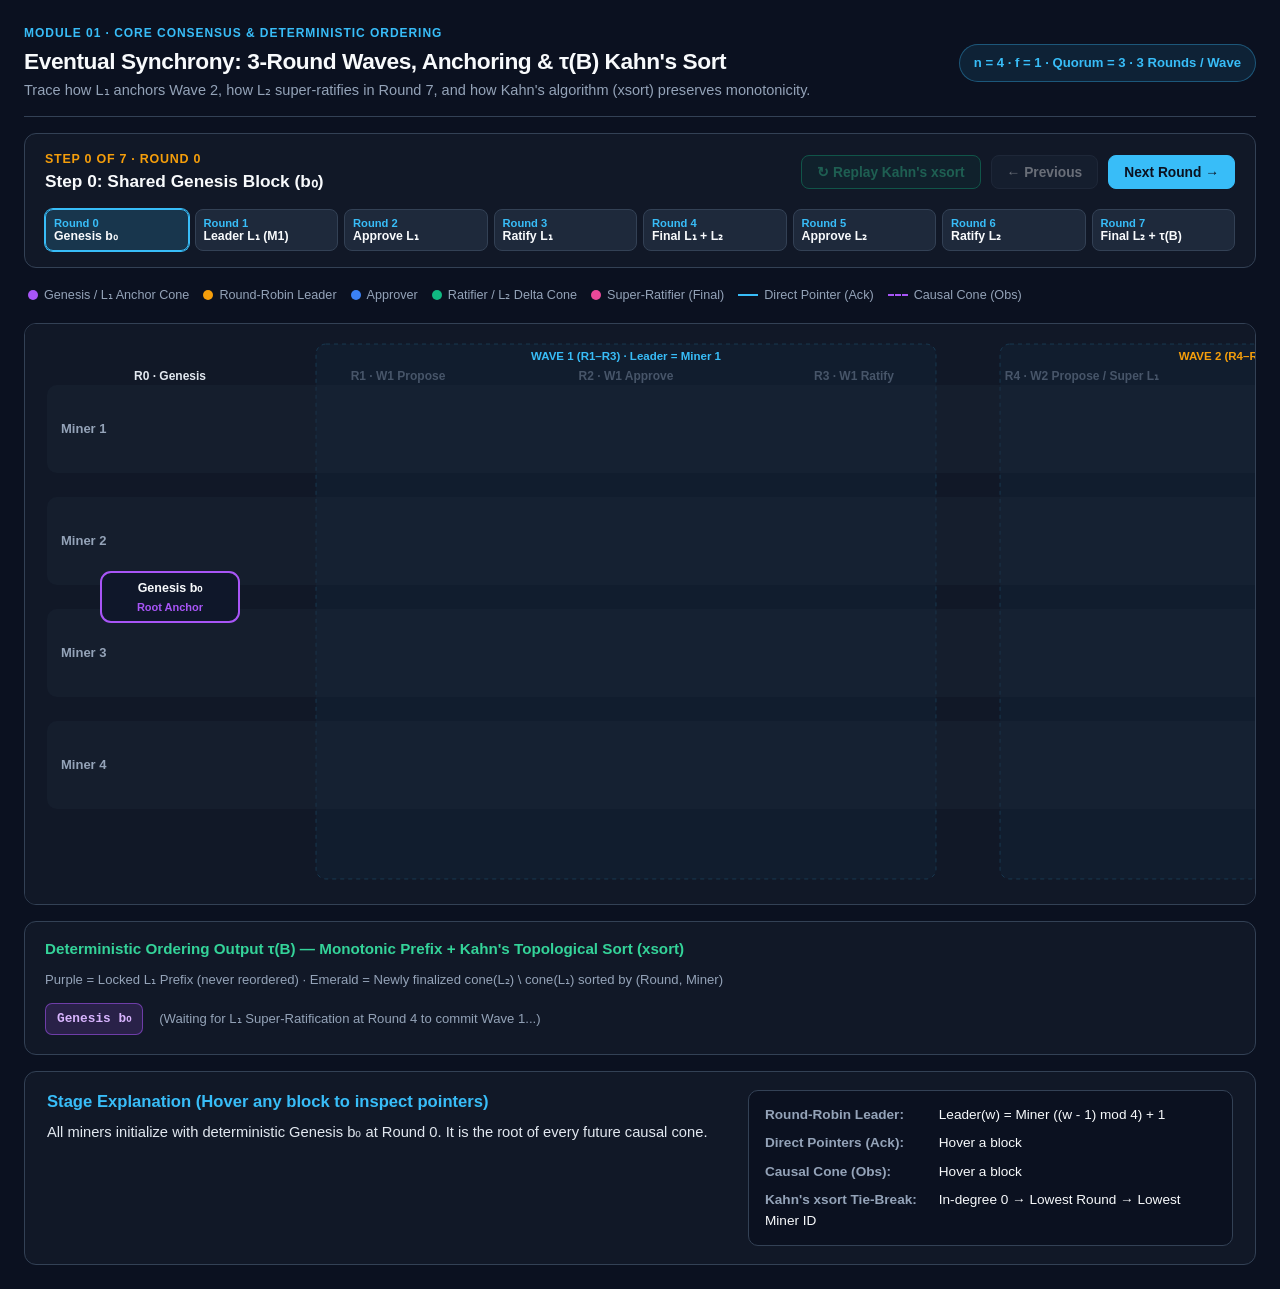
==== module_1.html @ de2c78c9 "docs(cm): genesis block creation to finality to determinstic ordering" ====
<!DOCTYPE html>
<html lang="en">
<head>
  <meta charset="UTF-8" />
  <meta name="viewport" content="width=device-width, initial-scale=1.0" />
  <title>Cordial Miners — 01. Eventual Synchrony, Finality & τ(B) Kahn's Sort</title>
  <style>
    :root {
      --bg: #0b1120;
      --surface: #111827;
      --surface-alt: #1e293b;
      --border: #334155;
      --text: #f8fafc;
      --muted: #94a3b8;
      --accent: #38bdf8;
      --genesis: #a855f7;
      --leader: #f59e0b;
      --approver: #3b82f6;
      --ratifier: #10b981;
      --super: #ec4899;
      --neutral: #64748b;
    }

    * { box-sizing: border-box; margin: 0; padding: 0; }

    body {
      font-family: -apple-system, BlinkMacSystemFont, "Segoe UI", Roboto, sans-serif;
      background: var(--bg);
      color: var(--text);
      line-height: 1.5;
      padding: 24px;
    }

    .container {
      max-width: 1380px;
      margin: 0 auto;
      display: flex;
      flex-direction: column;
      gap: 16px;
    }

    header {
      display: flex;
      flex-wrap: wrap;
      justify-content: space-between;
      align-items: center;
      gap: 12px;
      padding-bottom: 14px;
      border-bottom: 1px solid var(--border);
    }

    .module-tag {
      font-size: 0.75rem;
      font-weight: 700;
      text-transform: uppercase;
      letter-spacing: 0.08em;
      color: var(--accent);
      display: block;
      margin-bottom: 2px;
    }

    h1 { font-size: 1.42rem; font-weight: 700; letter-spacing: -0.02em; }
    .subtitle { color: var(--muted); font-size: 0.91rem; margin-top: 2px; }

    .params-badge {
      background: rgba(56, 189, 248, 0.1);
      border: 1px solid rgba(56, 189, 248, 0.35);
      color: var(--accent);
      padding: 8px 14px;
      border-radius: 999px;
      font-size: 0.82rem;
      font-weight: 600;
    }

    .control-panel {
      background: var(--surface);
      border: 1px solid var(--border);
      border-radius: 12px;
      padding: 16px 20px;
      display: flex;
      flex-direction: column;
      gap: 14px;
    }

    .control-header {
      display: flex;
      flex-wrap: wrap;
      justify-content: space-between;
      align-items: center;
      gap: 12px;
    }

    .step-counter {
      font-size: 0.78rem;
      font-weight: 700;
      color: var(--leader);
      text-transform: uppercase;
      letter-spacing: 0.06em;
      display: block;
    }

    .step-title { font-size: 1.08rem; font-weight: 700; }

    .btn-group { display: flex; flex-wrap: wrap; gap: 10px; }

    button {
      background: var(--surface-alt);
      color: var(--text);
      border: 1px solid var(--border);
      padding: 8px 15px;
      border-radius: 8px;
      font-size: 0.86rem;
      font-weight: 600;
      cursor: pointer;
      transition: all 0.15s ease;
    }

    button:hover:not(:disabled) { border-color: var(--accent); color: var(--accent); }

    button.primary {
      background: var(--accent);
      color: #0b1120;
      border-color: var(--accent);
    }

    button.primary:hover:not(:disabled) { background: #7dd3fc; color: #0b1120; }

    button.kahn-btn {
      background: rgba(16, 185, 129, 0.16);
      border-color: var(--ratifier);
      color: #34d399;
    }

    button.kahn-btn:hover:not(:disabled) {
      background: rgba(16, 185, 129, 0.28);
      color: #6ee7b7;
    }

    button:disabled { opacity: 0.38; cursor: not-allowed; }

    .step-pills {
      display: grid;
      grid-template-columns: repeat(8, 1fr);
      gap: 6px;
    }

    .step-pill {
      background: var(--surface-alt);
      border: 1px solid var(--border);
      border-radius: 8px;
      padding: 7px 8px;
      text-align: left;
      cursor: pointer;
    }

    .step-pill.done {
      border-color: rgba(56, 189, 248, 0.4);
      background: rgba(56, 189, 248, 0.06);
    }

    .step-pill.active {
      border-color: var(--accent);
      background: rgba(56, 189, 248, 0.18);
      box-shadow: 0 0 0 1px var(--accent);
    }

    .step-pill span { display: block; }
    .step-pill .r-tag { font-size: 0.7rem; font-weight: 700; color: var(--accent); }
    .step-pill .r-name {
      font-size: 0.77rem;
      font-weight: 600;
      color: var(--text);
      white-space: nowrap;
      overflow: hidden;
      text-overflow: ellipsis;
    }

    .legend {
      display: flex;
      flex-wrap: wrap;
      gap: 14px;
      font-size: 0.79rem;
      color: var(--muted);
      padding: 2px 4px;
    }

    .legend-item { display: flex; align-items: center; gap: 6px; }
    .dot { width: 10px; height: 10px; border-radius: 50%; display: inline-block; }
    .line-solid { width: 20px; border-top: 2.5px solid var(--accent); display: inline-block; }
    .line-dashed { width: 20px; border-top: 2px dashed var(--genesis); display: inline-block; }

    .dag-viewport {
      background: var(--surface);
      border: 1px solid var(--border);
      border-radius: 12px;
      overflow-x: auto;
      padding: 10px;
    }

    svg {
      display: block;
      width: 1840px;
      height: 560px;
    }

    .lane-band { fill: rgba(30, 41, 59, 0.35); rx: 10; }
    .wave-band {
      fill: rgba(56, 189, 248, 0.03);
      stroke: rgba(56, 189, 248, 0.18);
      stroke-dasharray: 4 4;
      rx: 10;
    }

    .edge {
      fill: none;
      stroke: #475569;
      stroke-width: 1.6;
      opacity: 0.28;
      transition: opacity 0.15s ease, stroke 0.15s ease, stroke-width 0.15s ease;
    }

    .edge.direct { stroke: var(--accent); stroke-width: 3; opacity: 1; }
    .edge.transitive { stroke: var(--genesis); stroke-width: 2.2; stroke-dasharray: 6 4; opacity: 0.92; }
    .edge.dimmed { opacity: 0.05; }

    .node-group { cursor: pointer; transition: opacity 0.15s ease; }
    .node-group.dimmed { opacity: 0.2; }
    .node-card { rx: 10; ry: 10; stroke-width: 2; transition: filter 0.15s ease; }

    .node-group:hover .node-card,
    .node-group.hovered .node-card {
      filter: drop-shadow(0 0 12px rgba(56, 189, 248, 0.7));
    }

    .node-group.kahn-active .node-card {
      filter: drop-shadow(0 0 14px rgba(16, 185, 129, 0.9));
      stroke-width: 3;
    }

    /* Inspector + Monotonicity Bar */
    .inspector {
      background: var(--surface);
      border: 1px solid var(--border);
      border-radius: 12px;
      padding: 18px 22px;
      display: grid;
      grid-template-columns: 1.4fr 1fr;
      gap: 22px;
      align-items: start;
    }

    @media (max-width: 960px) {
      .inspector { grid-template-columns: 1fr; }
      .step-pills { grid-template-columns: repeat(4, 1fr); }
    }

    .inspector h3 { font-size: 1.04rem; color: var(--accent); margin-bottom: 6px; }
    .inspector p { font-size: 0.92rem; color: #e2e8f0; }

    .details-box {
      background: var(--bg);
      border: 1px solid var(--border);
      border-radius: 10px;
      padding: 14px 16px;
      display: flex;
      flex-direction: column;
      gap: 8px;
      font-size: 0.85rem;
    }

    .details-box strong { color: var(--muted); display: inline-block; min-width: 170px; }

    .tau-panel {
      background: var(--surface);
      border: 1px solid var(--border);
      border-radius: 12px;
      padding: 16px 20px;
      display: flex;
      flex-direction: column;
      gap: 10px;
    }

    .tau-header {
      display: flex;
      flex-wrap: wrap;
      justify-content: space-between;
      align-items: center;
      gap: 10px;
    }

    .tau-header h4 { font-size: 0.95rem; color: #34d399; }
    .tau-sub { font-size: 0.82rem; color: var(--muted); }

    .tau-stream {
      display: flex;
      flex-wrap: wrap;
      align-items: center;
      gap: 8px;
      min-height: 38px;
    }

    .tau-chip {
      padding: 5px 11px;
      border-radius: 7px;
      font-family: ui-monospace, SFMono-Regular, Menlo, monospace;
      font-size: 0.8rem;
      font-weight: 700;
      display: inline-flex;
      align-items: center;
      gap: 6px;
    }

    .tau-chip.prefix {
      background: rgba(168, 85, 247, 0.16);
      border: 1px solid rgba(168, 85, 247, 0.55);
      color: #d8b4fe;
    }

    .tau-chip.delta {
      background: rgba(16, 185, 129, 0.16);
      border: 1px solid rgba(16, 185, 129, 0.55);
      color: #6ee7b7;
    }

    .tau-arrow { color: var(--muted); font-size: 0.85rem; }
  </style>
</head>
<body>
  <div class="container">
    <header>
      <div>
        <span class="module-tag">Module 01 · Core Consensus & Deterministic Ordering</span>
        <h1>Eventual Synchrony: 3-Round Waves, Anchoring & τ(B) Kahn's Sort</h1>
        <p class="subtitle">Trace how L₁ anchors Wave 2, how L₂ super-ratifies in Round 7, and how Kahn's algorithm (xsort) preserves monotonicity.</p>
      </div>
      <span class="params-badge">n = 4 · f = 1 · Quorum = 3 · 3 Rounds / Wave</span>
    </header>

    <section class="control-panel">
      <div class="control-header">
        <div>
          <span class="step-counter" id="stepCounter">Step 0 of 7 · Round 0</span>
          <h2 class="step-title" id="stepTitle">Step 0: Shared Genesis Block (b₀)</h2>
        </div>
        <div class="btn-group">
          <button id="kahnStepBtn" class="kahn-btn" disabled>▶ Step Kahn's xsort</button>
          <button id="prevBtn">← Previous</button>
          <button id="nextBtn" class="primary">Next Round →</button>
        </div>
      </div>
      <div class="step-pills" id="stepPills"></div>
    </section>

    <div class="legend">
      <span class="legend-item"><i class="dot" style="background:var(--genesis)"></i>Genesis / L₁ Anchor Cone</span>
      <span class="legend-item"><i class="dot" style="background:var(--leader)"></i>Round-Robin Leader</span>
      <span class="legend-item"><i class="dot" style="background:var(--approver)"></i>Approver</span>
      <span class="legend-item"><i class="dot" style="background:var(--ratifier)"></i>Ratifier / L₂ Delta Cone</span>
      <span class="legend-item"><i class="dot" style="background:var(--super)"></i>Super-Ratifier (Final)</span>
      <span class="legend-item"><i class="line-solid"></i>Direct Pointer (Ack)</span>
      <span class="legend-item"><i class="line-dashed"></i>Causal Cone (Obs)</span>
    </div>

    <div class="dag-viewport" id="dagViewport">
      <svg id="dagSvg" viewBox="0 0 1840 560"></svg>
    </div>

    <section class="tau-panel">
      <div class="tau-header">
        <h4>Deterministic Ordering Output τ(B) — Monotonic Prefix + Kahn's Topological Sort (xsort)</h4>
        <span class="tau-sub" id="tauRuleNote">Purple = Locked L₁ Prefix (never reordered) · Emerald = Newly finalized cone(L₂) \ cone(L₁) sorted by (Round, Miner)</span>
      </div>
      <div class="tau-stream" id="tauStream"></div>
    </section>

    <section class="inspector">
      <div>
        <h3 id="inspTitle">Stage Explanation (Hover any block to inspect pointers)</h3>
        <p id="inspDesc"></p>
      </div>
      <div class="details-box">
        <div><strong>Round-Robin Leader:</strong> <span id="inspElection">Leader(w) = Miner ((w - 1) mod 4) + 1</span></div>
        <div><strong>Direct Pointers (Ack):</strong> <span id="inspParents">Hover a block</span></div>
        <div><strong>Causal Cone (Obs):</strong> <span id="inspAncestors">Hover a block</span></div>
        <div><strong>Kahn's xsort Tie-Break:</strong> <span>In-degree 0 → Lowest Round → Lowest Miner ID</span></div>
      </div>
    </section>
  </div>

  <script>
    const COLORS = {
      genesis: "#a855f7",
      leader: "#f59e0b",
      approver: "#3b82f6",
      ratifier: "#10b981",
      super: "#ec4899",
      neutral: "#64748b"
    };

    const ROUNDS = [
      "R0 · Genesis",
      "R1 · W1 Propose",
      "R2 · W1 Approve",
      "R3 · W1 Ratify",
      "R4 · W2 Propose / Super L₁",
      "R5 · W2 Approve L₂",
      "R6 · W2 Ratify L₂",
      "R7 · W3 / Super L₂"
    ];

    const STEPS = [
      {
        pillTag: "Round 0",
        pillName: "Genesis b₀",
        title: "Step 0: Shared Genesis Block (b₀)",
        desc: "All miners initialize with deterministic Genesis b₀ at Round 0. It is the root of every future causal cone."
      },
      {
        pillTag: "Round 1",
        pillName: "Leader L₁ (M1)",
        title: "Step 1: Wave 1 Propose — Round-Robin Elects Miner 1 (L₁)",
        desc: "All Round 1 blocks point to b₀. Round-robin elects Miner 1 (M1·R1) as Wave 1 Leader L₁. Notice M2·R1, M3·R1, and M4·R1 sit parallel to L₁—they are NOT in cone(L₁) yet."
      },
      {
        pillTag: "Round 2",
        pillName: "Approve L₁",
        title: "Step 2: Wave 1 Approve — 3/4 Quorum Observes L₁",
        desc: "Miners advance after collecting 3/4 Round 1 blocks. M1·R2, M2·R2, and M3·R2 point to L₁ and become Approvers."
      },
      {
        pillTag: "Round 3",
        pillName: "Ratify L₁",
        title: "Step 3: Wave 1 Ratify — Observing ≥3 Approvals",
        desc: "M1·R3, M2·R3, and M3·R3 observe ≥3 Round 2 Approvers and formally Ratify L₁."
      },
      {
        pillTag: "Round 4",
        pillName: "Final L₁ + L₂",
        title: "Step 4: L₁ Super-Ratified (Final!) & Anchored as Previous Leader for L₂",
        desc: "Round 4 blocks observe ≥3 Ratifiers, making L₁ FINAL! τ(B) immediately commits cone(L₁) = [b₀, M1·R1]. Meanwhile, Round-Robin elects Miner 2 (M2·R4) as Wave 2 Leader L₂, with L₁ anchored as its prior finalized leader."
      },
      {
        pillTag: "Round 5",
        pillName: "Approve L₂",
        title: "Step 5: Wave 2 Approve — Collecting Approvals for L₂",
        desc: "Starting a fresh approval cycle for L₂ (M2·R4), Round 5 blocks that observe L₂ become Approvers of L₂."
      },
      {
        pillTag: "Round 6",
        pillName: "Ratify L₂",
        title: "Step 6: Wave 2 Ratify — Observing ≥3 Approvals of L₂",
        desc: "Round 6 blocks observe ≥3 Round 5 Approvers, formally Ratifying Wave 2 Leader L₂."
      },
      {
        pillTag: "Round 7",
        pillName: "Final L₂ + τ(B)",
        title: "Step 7: L₂ Super-Ratified → Monotonic τ(B) via Kahn's Algorithm (xsort)",
        desc: "Round 7 blocks super-ratify L₂! Because L₁ was anchored as the previous leader, τ(B) keeps [b₀, M1·R1] locked (monotonicity) and runs Kahn's topological sort (xsort) on the new delta cone(L₂) \\ cone(L₁) to append all remaining R1–R4 blocks in deterministic order!"
      }
    ];

    const NODES = [
      // Round 0
      { id: "b0", round: 0, miner: 1.5, code: "Genesis b₀", role: "Root Anchor", type: "genesis", parents: [],
        desc: "Deterministic Genesis root shared by all miners." },

      // Round 1
      { id: "m1_r1", round: 1, miner: 0, code: "M1 · R1", role: "Leader L₁", type: "leader", parents: ["b0"],
        desc: "Wave 1 Leader L₁. Committed at Round 4 as part of cone(L₁) = {b₀, M1·R1}." },
      { id: "m2_r1", round: 1, miner: 1, code: "M2 · R1", role: "Block", type: "neutral", parents: ["b0"],
        desc: "Outside cone(L₁), so it waits until L₂ finalizes at Round 7, then enters τ(B) via Kahn's xsort." },
      { id: "m3_r1", round: 1, miner: 2, code: "M3 · R1", role: "Block", type: "neutral", parents: ["b0"],
        desc: "Outside cone(L₁); swept into cone(L₂) \\ cone(L₁) and ordered deterministically at Round 7." },
      { id: "m4_r1", round: 1, miner: 3, code: "M4 · R1", role: "Block", type: "neutral", parents: ["b0"],
        desc: "Outside cone(L₁); swept into cone(L₂) \\ cone(L₁) and ordered deterministically at Round 7." },

      // Round 2
      { id: "m1_r2", round: 2, miner: 0, code: "M1 · R2", role: "Approver (L₁)", type: "approver", parents: ["m1_r1", "m2_r1", "m3_r1"],
        desc: "Approves L₁. Ordered in cone(L₂) \\ cone(L₁) once L₂ is super-ratified." },
      { id: "m2_r2", round: 2, miner: 1, code: "M2 · R2", role: "Approver (L₁)", type: "approver", parents: ["m1_r1", "m2_r1", "m4_r1"],
        desc: "Approves L₁." },
      { id: "m3_r2", round: 2, miner: 2, code: "M3 · R2", role: "Approver (L₁)", type: "approver", parents: ["m1_r1", "m3_r1", "m4_r1"],
        desc: "Approves L₁." },
      { id: "m4_r2", round: 2, miner: 3, code: "M4 · R2", role: "Block (No L₁)", type: "neutral", parents: ["m2_r1", "m3_r1", "m4_r1"],
        desc: "Did not see L₁ directly in R1, yet still gets ordered cleanly inside cone(L₂) \\ cone(L₁) at Round 7!" },

      // Round 3
      { id: "m1_r3", round: 3, miner: 0, code: "M1 · R3", role: "Ratifier (L₁)", type: "ratifier", parents: ["m1_r2", "m2_r2", "m3_r2"],
        desc: "Ratifies L₁ by observing ≥3 Round 2 Approvers." },
      { id: "m2_r3", round: 3, miner: 1, code: "M2 · R3", role: "Ratifier (L₁)", type: "ratifier", parents: ["m1_r2", "m2_r2", "m3_r2"],
        desc: "Ratifies L₁ by observing ≥3 Round 2 Approvers." },
      { id: "m3_r3", round: 3, miner: 2, code: "M3 · R3", role: "Ratifier (L₁)", type: "ratifier", parents: ["m1_r2", "m2_r2", "m3_r2"],
        desc: "Ratifies L₁ by observing ≥3 Round 2 Approvers." },
      { id: "m4_r3", round: 3, miner: 3, code: "M4 · R3", role: "Block (2/3 App)", type: "neutral", parents: ["m2_r2", "m3_r2", "m4_r2"],
        desc: "Only observed 2 Approvers; not needed for L₁ ratification." },

      // Round 4
      { id: "m1_r4", round: 4, miner: 0, code: "M1 · R4", role: "Super-Ratifier L₁", type: "super", parents: ["m1_r3", "m2_r3", "m3_r3"],
        desc: "Super-Ratifies L₁! Locks L₁ as Final Anchor." },
      { id: "m2_r4", round: 4, miner: 1, code: "M2 · R4", role: "Leader L₂ · Super", type: "super", parents: ["m1_r3", "m2_r3", "m3_r3"],
        desc: "Wave 2 Leader L₂ (Round-Robin Miner 2) AND Super-Ratifier of L₁. Anchors L₁ as previous finalized leader." },
      { id: "m3_r4", round: 4, miner: 2, code: "M3 · R4", role: "Super-Ratifier L₁", type: "super", parents: ["m1_r3", "m2_r3", "m3_r3"],
        desc: "Super-Ratifies L₁." },
      { id: "m4_r4", round: 4, miner: 3, code: "M4 · R4", role: "Block (2/3 Rat)", type: "neutral", parents: ["m2_r3", "m3_r3", "m4_r3"],
        desc: "Round 4 block." },

      // Round 5 (Approve L2)
      { id: "m1_r5", round: 5, miner: 0, code: "M1 · R5", role: "Approver (L₂)", type: "approver", parents: ["m1_r4", "m2_r4", "m3_r4"],
        desc: "Approves Wave 2 Leader L₂ (M2·R4)." },
      { id: "m2_r5", round: 5, miner: 1, code: "M2 · R5", role: "Approver (L₂)", type: "approver", parents: ["m1_r4", "m2_r4", "m3_r4"],
        desc: "Approves Wave 2 Leader L₂ (M2·R4)." },
      { id: "m3_r5", round: 5, miner: 2, code: "M3 · R5", role: "Approver (L₂)", type: "approver", parents: ["m1_r4", "m2_r4", "m3_r4"],
        desc: "Approves Wave 2 Leader L₂ (M2·R4), completing 3/4 Approvals." },
      { id: "m4_r5", round: 5, miner: 3, code: "M4 · R5", role: "Block (No L₂)", type: "neutral", parents: ["m1_r4", "m3_r4", "m4_r4"],
        desc: "Did not include M2·R4 in its 3/4 quorum." },

      // Round 6 (Ratify L2)
      { id: "m1_r6", round: 6, miner: 0, code: "M1 · R6", role: "Ratifier (L₂)", type: "ratifier", parents: ["m1_r5", "m2_r5", "m3_r5"],
        desc: "Ratifies L₂ by observing 3/4 Round 5 Approvers." },
      { id: "m2_r6", round: 6, miner: 1, code: "M2 · R6", role: "Ratifier (L₂)", type: "ratifier", parents: ["m1_r5", "m2_r5", "m3_r5"],
        desc: "Ratifies L₂ by observing 3/4 Round 5 Approvers." },
      { id: "m3_r6", round: 6, miner: 2, code: "M3 · R6", role: "Ratifier (L₂)", type: "ratifier", parents: ["m1_r5", "m2_r5", "m3_r5"],
        desc: "Ratifies L₂ by observing 3/4 Round 5 Approvers." },
      { id: "m4_r6", round: 6, miner: 3, code: "M4 · R6", role: "Block (2/3 App)", type: "neutral", parents: ["m2_r5", "m3_r5", "m4_r5"],
        desc: "Observed 2 Approvers of L₂." },

      // Round 7 (Super-Ratify L2 -> Finality & Kahn's xsort)
      { id: "m1_r7", round: 7, miner: 0, code: "M1 · R7", role: "Super-Ratifier L₂", type: "super", parents: ["m1_r6", "m2_r6", "m3_r6"],
        desc: "SUPER-RATIFIES L₂! Locks Finality on L₂ and triggers Kahn's xsort on cone(L₂) \\ cone(L₁)." },
      { id: "m2_r7", round: 7, miner: 1, code: "M2 · R7", role: "Super-Ratifier L₂", type: "super", parents: ["m1_r6", "m2_r6", "m3_r6"],
        desc: "Super-Ratifies L₂." },
      { id: "m3_r7", round: 7, miner: 2, code: "M3 · R7", role: "Super-Ratifier L₂", type: "super", parents: ["m1_r6", "m2_r6", "m3_r6"],
        desc: "Super-Ratifies L₂." },
      { id: "m4_r7", round: 7, miner: 3, code: "M4 · R7", role: "Block (2/3 Rat)", type: "neutral", parents: ["m2_r6", "m3_r6", "m4_r6"],
        desc: "Round 7 block." }
    ];

    // Kahn's xsort sequence for Step 7:
    // Prefix cone(L1) = [b0, m1_r1]
    // Delta cone(L2) \ cone(L1) sorted by Kahn's algorithm (tie-break: round asc, miner asc)
    const L1_PREFIX_IDS = ["b0", "m1_r1"];
    const L2_DELTA_IDS = [
      "m2_r1", "m3_r1", "m4_r1",
      "m1_r2", "m2_r2", "m3_r2",
      "m1_r3", "m2_r3", "m3_r3",
      "m2_r4"
    ];

    let currentStep = 0;
    let hoveredId = null;
    let kahnRevealedCount = L2_DELTA_IDS.length; // Show full list by default on Step 7, or step through

    const svg = document.getElementById("dagSvg");
    const pillsEl = document.getElementById("stepPills");
    const prevBtn = document.getElementById("prevBtn");
    const nextBtn = document.getElementById("nextBtn");
    const kahnBtn = document.getElementById("kahnStepBtn");
    const viewport = document.getElementById("dagViewport");

    function getAncestors(id, map, set = new Set()) {
      const node = map.get(id);
      if (!node) return set;
      for (const pid of node.parents) {
        if (!set.has(pid)) {
          set.add(pid);
          getAncestors(pid, map, set);
        }
      }
      return set;
    }

    function renderTauStream() {
      const stream = document.getElementById("tauStream");
      stream.innerHTML = "";
      const nodeMap = new Map(NODES.map(n => [n.id, n]));

      if (currentStep < 4) {
        stream.innerHTML = `<span class="tau-chip prefix">Genesis b₀</span><span class="tau-sub" style="margin-left:8px;">(Waiting for L₁ Super-Ratification at Round 4 to commit Wave 1...)</span>`;
        return;
      }

      // Always render L1 monotonic prefix
      L1_PREFIX_IDS.forEach((id, idx) => {
        if (idx > 0) {
          const arr = document.createElement("span");
          arr.className = "tau-arrow";
          arr.textContent = "→";
          stream.appendChild(arr);
        }
        const chip = document.createElement("span");
        chip.className = "tau-chip prefix";
        chip.textContent = nodeMap.get(id).code;
        stream.appendChild(chip);
      });

      if (currentStep < 7) {
        const note = document.createElement("span");
        note.className = "tau-sub";
        note.style.marginLeft = "10px";
        note.textContent = "🔒 Prefix locked (Monotonicity guaranteed). Waiting for L₂ Super-Ratification at Round 7...";
        stream.appendChild(note);
        return;
      }

      // Step 7: Append Kahn's xsort delta blocks
      const slice = L2_DELTA_IDS.slice(0, kahnRevealedCount);
      slice.forEach((id) => {
        const arr = document.createElement("span");
        arr.className = "tau-arrow";
        arr.textContent = "→";
        stream.appendChild(arr);

        const chip = document.createElement("span");
        chip.className = "tau-chip delta";
        chip.textContent = nodeMap.get(id).code;
        stream.appendChild(chip);
      });
    }

    function renderControls() {
      const s = STEPS[currentStep];
      document.getElementById("stepCounter").textContent = `Step ${currentStep} of ${STEPS.length - 1} · Round ${currentStep}`;
      document.getElementById("stepTitle").textContent = s.title;
      document.getElementById("inspDesc").textContent = s.desc;

      prevBtn.disabled = currentStep === 0;
      nextBtn.disabled = currentStep === STEPS.length - 1;
      kahnBtn.disabled = currentStep !== 7;
      kahnBtn.textContent = kahnRevealedCount < L2_DELTA_IDS.length
        ? `▶ Kahn Pop Next (${kahnRevealedCount}/${L2_DELTA_IDS.length})`
        : "↻ Replay Kahn's xsort";

      pillsEl.innerHTML = "";
      STEPS.forEach((step, idx) => {
        const btn = document.createElement("button");
        btn.className = "step-pill" + (idx === currentStep ? " active" : idx < currentStep ? " done" : "");
        btn.innerHTML = `<span class="r-tag">${step.pillTag}</span><span class="r-name">${step.pillName}</span>`;
        btn.onclick = () => {
          currentStep = idx;
          hoveredId = null;
          kahnRevealedCount = L2_DELTA_IDS.length;
          render();
          viewport.scrollTo({ left: Math.max(0, currentStep * 215 - 320), behavior: "smooth" });
        };
        pillsEl.appendChild(btn);
      });
    }

    function renderDAG() {
      svg.innerHTML = "";

      const leftPad = 135;
      const colGap = 228;
      const topPad = 95;
      const laneHeight = 112;
      const boxW = 138;
      const boxH = 50;

      // Wave grouping backdrops
      const drawWaveBand = (startCol, spanCols, label, color) => {
        const x = leftPad + startCol * colGap - 82;
        const w = spanCols * colGap + 164;
        const rect = document.createElementNS("http://www.w3.org/2000/svg", "rect");
        rect.setAttribute("x", x);
        rect.setAttribute("y", 10);
        rect.setAttribute("width", w);
        rect.setAttribute("height", 535);
        rect.setAttribute("class", "wave-band");
        svg.appendChild(rect);

        const txt = document.createElementNS("http://www.w3.org/2000/svg", "text");
        txt.setAttribute("x", x + w / 2);
        txt.setAttribute("y", 26);
        txt.setAttribute("text-anchor", "middle");
        txt.setAttribute("fill", color);
        txt.setAttribute("font-size", "11.5");
        txt.setAttribute("font-weight", "700");
        txt.textContent = label;
        svg.appendChild(txt);
      };

      drawWaveBand(1, 2, "WAVE 1 (R1–R3) · Leader = Miner 1", "#38bdf8");
      drawWaveBand(4, 2, "WAVE 2 (R4–R6) · Leader = Miner 2 (Anchors L₁)", "#f59e0b");

      // Miner swimlanes
      for (let m = 0; m < 4; m++) {
        const y = topPad + m * laneHeight;
        const lane = document.createElementNS("http://www.w3.org/2000/svg", "rect");
        lane.setAttribute("x", 12);
        lane.setAttribute("y", y - 44);
        lane.setAttribute("width", 1816);
        lane.setAttribute("height", 88);
        lane.setAttribute("class", "lane-band");
        svg.appendChild(lane);

        const mLabel = document.createElementNS("http://www.w3.org/2000/svg", "text");
        mLabel.setAttribute("x", 26);
        mLabel.setAttribute("y", y + 4);
        mLabel.setAttribute("fill", "#94a3b8");
        mLabel.setAttribute("font-size", "13");
        mLabel.setAttribute("font-weight", "700");
        mLabel.textContent = `Miner ${m + 1}`;
        svg.appendChild(mLabel);
      }

      // Column headers
      ROUNDS.forEach((label, idx) => {
        const x = leftPad + idx * colGap;
        const txt = document.createElementNS("http://www.w3.org/2000/svg", "text");
        txt.setAttribute("x", x);
        txt.setAttribute("y", 46);
        txt.setAttribute("text-anchor", "middle");
        txt.setAttribute("fill", idx <= currentStep ? "#e2e8f0" : "#475569");
        txt.setAttribute("font-size", "12");
        txt.setAttribute("font-weight", "700");
        txt.textContent = label;
        svg.appendChild(txt);
      });

      const visibleNodes = NODES.filter(n => n.round <= currentStep);
      const nodeMap = new Map(visibleNodes.map(n => [n.id, n]));

      visibleNodes.forEach(n => {
        n.x = leftPad + n.round * colGap;
        n.y = topPad + n.miner * laneHeight;
      });

      const hoveredNode = hoveredId ? nodeMap.get(hoveredId) : null;
      const directParents = hoveredNode ? new Set(hoveredNode.parents) : new Set();
      const ancestors = hoveredNode ? getAncestors(hoveredNode.id, nodeMap) : new Set();

      const activeKahnId = currentStep === 7 && kahnRevealedCount > 0
        ? L2_DELTA_IDS[kahnRevealedCount - 1]
        : null;

      // Edges
      visibleNodes.forEach(child => {
        child.parents.forEach(pid => {
          const parent = nodeMap.get(pid);
          if (!parent) return;

          const startX = child.x - boxW / 2;
          const startY = child.y;
          const endX = parent.x + boxW / 2;
          const endY = parent.y;
          const bend = (startX - endX) * 0.45;

          const path = document.createElementNS("http://www.w3.org/2000/svg", "path");
          path.setAttribute("d", `M ${startX} ${startY} C ${startX - bend} ${startY}, ${endX + bend} ${endY}, ${endX} ${endY}`);

          let cls = "edge";
          if (hoveredNode) {
            if (child.id === hoveredNode.id && directParents.has(parent.id)) {
              cls += " direct";
            } else if (ancestors.has(child.id) && ancestors.has(parent.id)) {
              cls += " transitive";
            } else {
              cls += " dimmed";
            }
          }
          path.setAttribute("class", cls);
          svg.appendChild(path);
        });
      });

      // Nodes
      visibleNodes.forEach(n => {
        const g = document.createElementNS("http://www.w3.org/2000/svg", "g");
        let cls = "node-group";
        if (hoveredNode) {
          if (n.id === hoveredNode.id) cls += " hovered";
          else if (!ancestors.has(n.id)) cls += " dimmed";
        }
        if (n.id === activeKahnId) cls += " kahn-active";
        g.setAttribute("class", cls);

        const color = COLORS[n.type] || COLORS.neutral;

        const rect = document.createElementNS("http://www.w3.org/2000/svg", "rect");
        rect.setAttribute("x", n.x - boxW / 2);
        rect.setAttribute("y", n.y - boxH / 2);
        rect.setAttribute("width", boxW);
        rect.setAttribute("height", boxH);
        rect.setAttribute("fill", "#0f172a");
        rect.setAttribute("stroke", color);
        rect.setAttribute("class", "node-card");

        const codeText = document.createElementNS("http://www.w3.org/2000/svg", "text");
        codeText.setAttribute("x", n.x);
        codeText.setAttribute("y", n.y - 5);
        codeText.setAttribute("text-anchor", "middle");
        codeText.setAttribute("fill", "#f8fafc");
        codeText.setAttribute("font-size", "12.5");
        codeText.setAttribute("font-weight", "700");
        codeText.textContent = n.code;

        const roleText = document.createElementNS("http://www.w3.org/2000/svg", "text");
        roleText.setAttribute("x", n.x);
        roleText.setAttribute("y", n.y + 14);
        roleText.setAttribute("text-anchor", "middle");
        roleText.setAttribute("fill", color);
        roleText.setAttribute("font-size", "11");
        roleText.setAttribute("font-weight", "600");
        roleText.textContent = n.role;

        g.appendChild(rect);
        g.appendChild(codeText);
        g.appendChild(roleText);

        // Kahn rank badge on Step 7
        if (currentStep === 7) {
          const pIdx = L1_PREFIX_IDS.indexOf(n.id);
          const dIdx = L2_DELTA_IDS.slice(0, kahnRevealedCount).indexOf(n.id);
          const rank = pIdx !== -1 ? pIdx + 1 : dIdx !== -1 ? L1_PREFIX_IDS.length + dIdx + 1 : null;
          if (rank !== null) {
            const badgeBg = document.createElementNS("http://www.w3.org/2000/svg", "circle");
            badgeBg.setAttribute("cx", n.x + boxW / 2 - 4);
            badgeBg.setAttribute("cy", n.y - boxH / 2 + 4);
            badgeBg.setAttribute("r", 11);
            badgeBg.setAttribute("fill", pIdx !== -1 ? "#a855f7" : "#10b981");
            svg.appendChild(badgeBg);

            const badgeTxt = document.createElementNS("http://www.w3.org/2000/svg", "text");
            badgeTxt.setAttribute("x", n.x + boxW / 2 - 4);
            badgeTxt.setAttribute("y", n.y - boxH / 2 + 8);
            badgeTxt.setAttribute("text-anchor", "middle");
            badgeTxt.setAttribute("fill", "#0b1120");
            badgeTxt.setAttribute("font-size", "10.5");
            badgeTxt.setAttribute("font-weight", "800");
            badgeTxt.textContent = `#${rank}`;
            svg.appendChild(badgeTxt);
          }
        }

        g.addEventListener("mouseenter", () => {
          hoveredId = n.id;
          const anc = getAncestors(n.id, nodeMap);
          document.getElementById("inspTitle").textContent = `${n.code} — ${n.role}`;
          document.getElementById("inspDesc").textContent = n.desc;
          document.getElementById("inspParents").textContent = n.parents.length
            ? n.parents.map(pid => nodeMap.get(pid)?.code || pid).join(", ")
            : "None (Root Genesis)";
          document.getElementById("inspAncestors").textContent = anc.size
            ? Array.from(anc).map(aid => nodeMap.get(aid)?.code || aid).join(" ← ")
            : "None";
          renderDAG();
        });

        g.addEventListener("mouseleave", () => {
          hoveredId = null;
          const s = STEPS[currentStep];
          document.getElementById("inspTitle").textContent = "Stage Explanation (Hover any block to inspect pointers)";
          document.getElementById("inspDesc").textContent = s.desc;
          document.getElementById("inspParents").textContent = "Hover a block";
          document.getElementById("inspAncestors").textContent = "Hover a block";
          renderDAG();
        });

        svg.appendChild(g);
      });
    }

    function render() {
      renderControls();
      renderTauStream();
      renderDAG();
    }

    prevBtn.onclick = () => {
      if (currentStep > 0) {
        currentStep--;
        hoveredId = null;
        kahnRevealedCount = L2_DELTA_IDS.length;
        render();
        viewport.scrollTo({ left: Math.max(0, currentStep * 215 - 320), behavior: "smooth" });
      }
    };

    nextBtn.onclick = () => {
      if (currentStep < STEPS.length - 1) {
        currentStep++;
        hoveredId = null;
        kahnRevealedCount = L2_DELTA_IDS.length;
        render();
        viewport.scrollTo({ left: Math.max(0, currentStep * 215 - 320), behavior: "smooth" });
      }
    };

    kahnBtn.onclick = () => {
      if (currentStep !== 7) return;
      if (kahnRevealedCount >= L2_DELTA_IDS.length) {
        kahnRevealedCount = 1;
      } else {
        kahnRevealedCount++;
      }
      render();
    };

    render();
  </script>
</body>
</html>
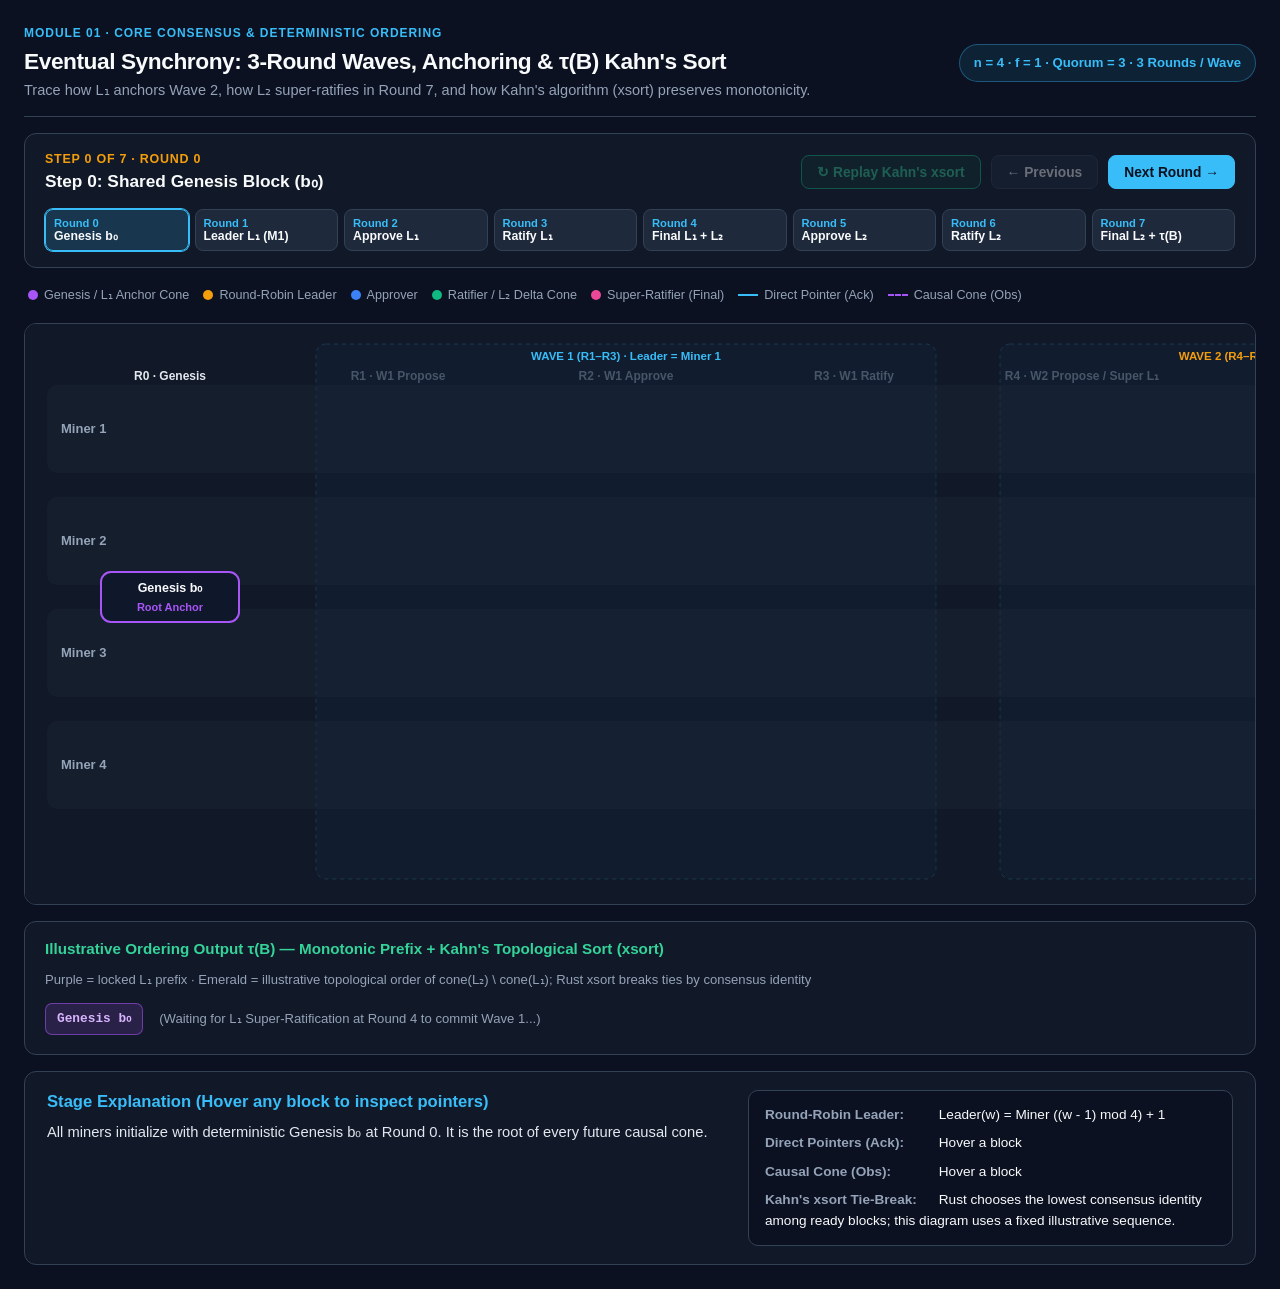
==== commit 2b894023: "fixes(docs): illustration on ordering and clears  confusion  on ordering views" ====
--- a/module_1.html
+++ b/module_1.html
@@ -367,8 +367,8 @@
 
     <section class="tau-panel">
       <div class="tau-header">
-        <h4>Deterministic Ordering Output τ(B) — Monotonic Prefix + Kahn's Topological Sort (xsort)</h4>
-        <span class="tau-sub" id="tauRuleNote">Purple = Locked L₁ Prefix (never reordered) · Emerald = Newly finalized cone(L₂) \ cone(L₁) sorted by (Round, Miner)</span>
+        <h4>Illustrative Ordering Output τ(B) — Monotonic Prefix + Kahn's Topological Sort (xsort)</h4>
+        <span class="tau-sub" id="tauRuleNote">Purple = locked L₁ prefix · Emerald = illustrative topological order of cone(L₂) \ cone(L₁); Rust xsort breaks ties by consensus identity</span>
       </div>
       <div class="tau-stream" id="tauStream"></div>
     </section>
@@ -382,7 +382,7 @@
         <div><strong>Round-Robin Leader:</strong> <span id="inspElection">Leader(w) = Miner ((w - 1) mod 4) + 1</span></div>
         <div><strong>Direct Pointers (Ack):</strong> <span id="inspParents">Hover a block</span></div>
         <div><strong>Causal Cone (Obs):</strong> <span id="inspAncestors">Hover a block</span></div>
-        <div><strong>Kahn's xsort Tie-Break:</strong> <span>In-degree 0 → Lowest Round → Lowest Miner ID</span></div>
+        <div><strong>Kahn's xsort Tie-Break:</strong> <span>Rust chooses the lowest consensus identity among ready blocks; this diagram uses a fixed illustrative sequence.</span></div>
       </div>
     </section>
   </div>
@@ -537,7 +537,7 @@
 
     // Kahn's xsort sequence for Step 7:
     // Prefix cone(L1) = [b0, m1_r1]
-    // Delta cone(L2) \ cone(L1) sorted by Kahn's algorithm (tie-break: round asc, miner asc)
+    // Illustrative topological order of cone(L2) \ cone(L1); Rust xsort ties use consensus identity.
     const L1_PREFIX_IDS = ["b0", "m1_r1"];
     const L2_DELTA_IDS = [
       "m2_r1", "m3_r1", "m4_r1",
@@ -899,4 +899,4 @@
     render();
   </script>
 </body>
-</html>+</html>
